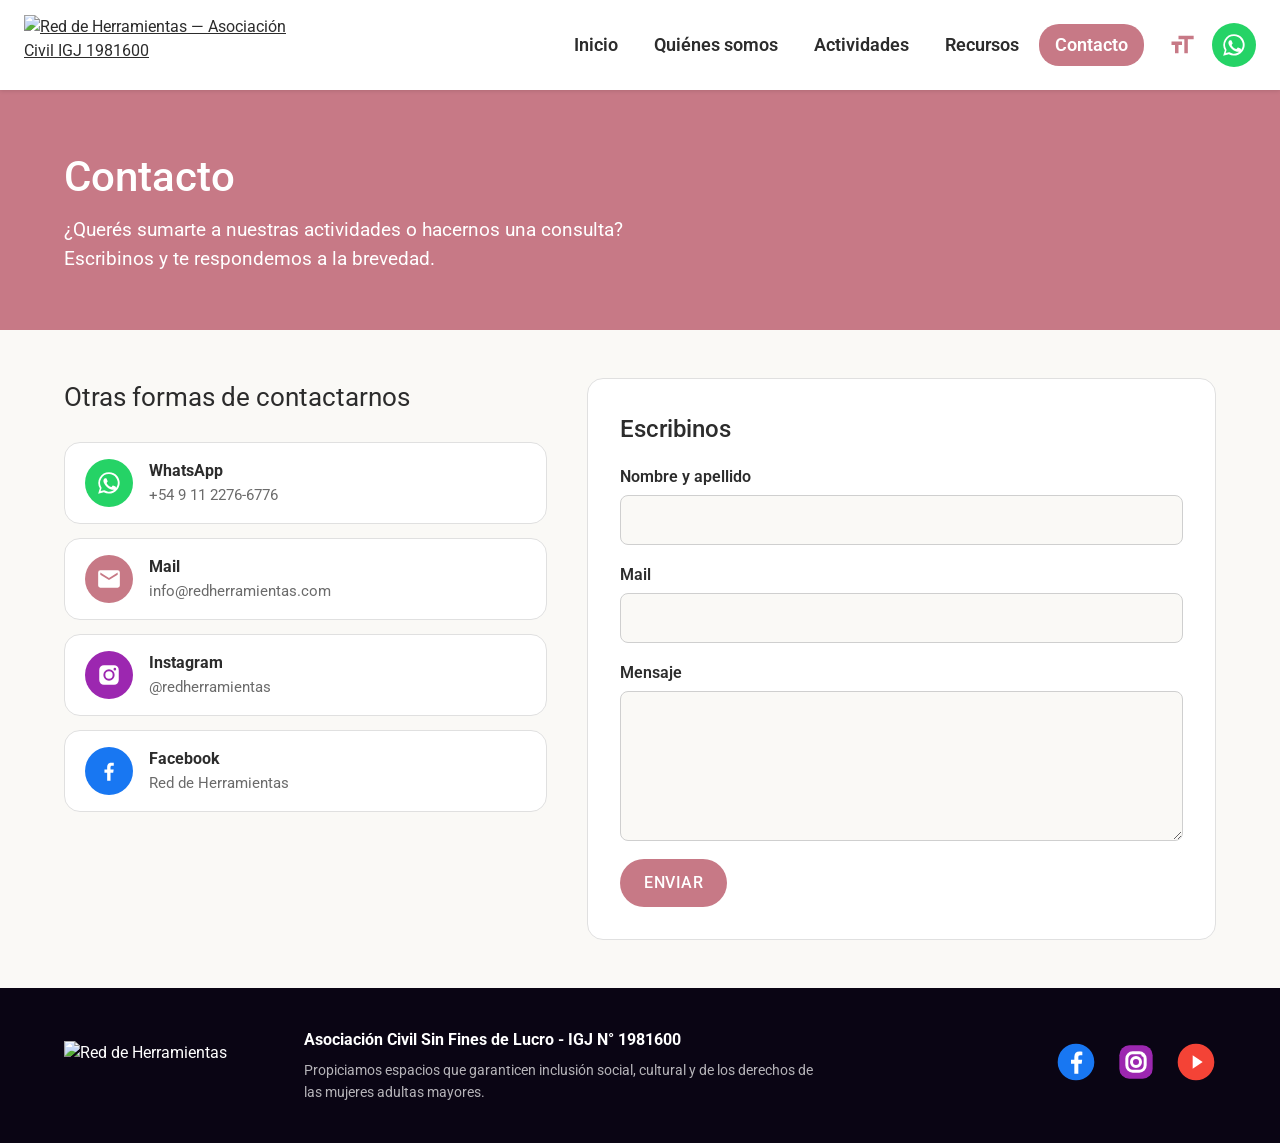
==== contacto.html @ 58ead26a "Propuesta de home en HTML/CSS/JS con el diseño de Lucas y los cambios de la comisión" ====
<!DOCTYPE html>
<html lang="es-AR">
<head>
  <meta charset="utf-8">
  <meta name="viewport" content="width=device-width, initial-scale=1">
  <title>Contacto — Red de Herramientas Entre Mujeres</title>
  <meta name="description" content="Contactate con Red de Herramientas Entre Mujeres.">
  <link rel="preconnect" href="https://fonts.googleapis.com">
  <link rel="stylesheet" href="https://fonts.googleapis.com/css2?family=Roboto:wght@400;500;600;700;900&display=swap">
  <link rel="stylesheet" href="styles.css">
</head>
<body>
  <a class="skip" href="#contenido">Saltar al contenido</a>

  <!-- Header: logo + menú en la misma línea, fijo al hacer scroll -->
  <header class="header">
    <div class="header-inner">
      <a class="logo" href="index.html"><img src="https://i.imgur.com/CFM0Pcr.png" alt="Red de Herramientas — Asociación Civil IGJ 1981600" width="264" height="60"></a>

      <nav class="nav" id="nav" aria-label="Principal">
        <ul>
          <li><a href="index.html#inicio">Inicio</a></li>
          <li><a href="index.html#quienes-somos">Quiénes somos</a></li>
          <li><a href="index.html#actividades">Actividades</a></li>
          <li><a href="index.html#recursos">Recursos</a></li>
          <li><a href="contacto.html" aria-current="page">Contacto</a></li>
        </ul>
      </nav>

      <div class="header-tools">
        <div class="font-size">
          <button class="icon-btn" type="button" aria-label="Tamaño de letra" aria-expanded="false">
            <svg viewBox="0 0 24 24" fill="currentColor" aria-hidden="true"><path d="M9 4v3h5v12h3V7h5V4H9zm-6 8h3v7h3v-7h3V9H3v3z"/></svg>
          </button>
          <ul class="font-size-menu" hidden>
            <li><button type="button" data-scale="0.85">Pequeña</button></li>
            <li><button type="button" data-scale="1">Normal</button></li>
            <li><button type="button" data-scale="1.15">Grande</button></li>
            <li><button type="button" data-scale="1.3">Muy grande</button></li>
          </ul>
        </div>
        <a class="whatsapp-btn" href="https://wa.me/5491122766776" target="_blank" rel="noopener" aria-label="Escribinos por WhatsApp">
          <svg viewBox="0 0 24 24" aria-hidden="true"><path d="M12.04 2a9.9 9.9 0 0 0-8.5 14.9L2 22l5.25-1.38A9.9 9.9 0 1 0 12.04 2zm0 1.8a8.1 8.1 0 1 1-4.3 15l-.3-.2-3.1.8.83-3-.2-.32A8.1 8.1 0 0 1 12.04 3.8zM8.6 7.5c-.2 0-.5.07-.75.35-.25.27-1 1-1 2.4s1.03 2.8 1.17 3c.15.2 2 3.2 4.9 4.36 2.4.95 2.9.76 3.4.72.52-.05 1.7-.7 1.93-1.36.24-.67.24-1.24.17-1.36-.07-.12-.26-.2-.55-.34-.3-.15-1.7-.84-1.96-.94-.27-.1-.46-.15-.65.14-.2.3-.75.94-.9 1.13-.17.2-.33.22-.62.07-.3-.14-1.2-.44-2.3-1.4-.85-.76-1.42-1.7-1.6-1.98-.16-.3 0-.45.13-.6.14-.13.3-.34.44-.5.15-.17.2-.3.3-.5.1-.2.05-.36-.02-.5-.07-.15-.65-1.6-.9-2.17-.23-.55-.47-.48-.65-.49h-.55z"/></svg>
        </a>
        <button class="icon-btn menu-btn" type="button" aria-controls="nav" aria-expanded="false" aria-label="Menú">
          <svg viewBox="0 0 24 24" fill="currentColor" aria-hidden="true"><path d="M3 6h18v2H3zm0 5h18v2H3zm0 5h18v2H3z"/></svg>
        </button>
      </div>
    </div>
  </header>

  <main id="contenido">
    <section class="page-hero">
      <div class="container">
        <h1>Contacto</h1>
        <p>¿Querés sumarte a nuestras actividades o hacernos una consulta? Escribinos y te respondemos a la brevedad.</p>
      </div>
    </section>

    <section class="section">
      <div class="container contact-grid">
        <div>
          <h2 class="section-title">Otras formas de contactarnos</h2>
          <div class="channels">
            <a class="channel" href="https://wa.me/5491122766776" target="_blank" rel="noopener">
              <span class="channel-icon" style="background:#25d366"><svg viewBox="0 0 24 24" aria-hidden="true"><path d="M12.04 2a9.9 9.9 0 0 0-8.5 14.9L2 22l5.25-1.38A9.9 9.9 0 1 0 12.04 2zm0 1.8a8.1 8.1 0 1 1-4.3 15l-.3-.2-3.1.8.83-3-.2-.32A8.1 8.1 0 0 1 12.04 3.8zM8.6 7.5c-.2 0-.5.07-.75.35-.25.27-1 1-1 2.4s1.03 2.8 1.17 3c.15.2 2 3.2 4.9 4.36 2.4.95 2.9.76 3.4.72.52-.05 1.7-.7 1.93-1.36.24-.67.24-1.24.17-1.36-.07-.12-.26-.2-.55-.34-.3-.15-1.7-.84-1.96-.94-.27-.1-.46-.15-.65.14-.2.3-.75.94-.9 1.13-.17.2-.33.22-.62.07-.3-.14-1.2-.44-2.3-1.4-.85-.76-1.42-1.7-1.6-1.98-.16-.3 0-.45.13-.6.14-.13.3-.34.44-.5.15-.17.2-.3.3-.5.1-.2.05-.36-.02-.5-.07-.15-.65-1.6-.9-2.17-.23-.55-.47-.48-.65-.49h-.55z"/></svg></span>
              <span><strong>WhatsApp</strong><small>+54 9 11 2276-6776</small></span>
            </a>
            <a class="channel" href="mailto:info@redherramientas.com">
              <span class="channel-icon" style="background:#c77986"><svg viewBox="0 0 24 24" aria-hidden="true"><path d="M20 4H4a2 2 0 0 0-2 2v12a2 2 0 0 0 2 2h16a2 2 0 0 0 2-2V6a2 2 0 0 0-2-2zm0 4-8 5-8-5V6l8 5 8-5v2z"/></svg></span>
              <span><strong>Mail</strong><small>info@redherramientas.com</small></span>
            </a>
            <a class="channel" href="https://www.instagram.com/redherramientas?stkn=MW01cnN1eHlheHExMA==" target="_blank" rel="noopener">
              <span class="channel-icon" style="background:#9c27b0"><svg viewBox="0 0 24 24" aria-hidden="true"><path d="M12 8.6a3.4 3.4 0 1 0 0 6.8 3.4 3.4 0 0 0 0-6.8zM16.7 3H7.3A4.3 4.3 0 0 0 3 7.3v9.4A4.3 4.3 0 0 0 7.3 21h9.4a4.3 4.3 0 0 0 4.3-4.3V7.3A4.3 4.3 0 0 0 16.7 3zM12 17.2a5.2 5.2 0 1 1 0-10.4 5.2 5.2 0 0 1 0 10.4zm5.4-9.4a1.2 1.2 0 1 1 0-2.4 1.2 1.2 0 0 1 0 2.4z"/></svg></span>
              <span><strong>Instagram</strong><small>@redherramientas</small></span>
            </a>
            <a class="channel" href="https://www.facebook.com/share/1RiPWewXqR/" target="_blank" rel="noopener">
              <span class="channel-icon" style="background:#1877f2"><svg viewBox="0 0 24 24" aria-hidden="true"><path d="M13.4 21v-7.5h2.5l.4-3h-2.9V8.6c0-.9.3-1.5 1.5-1.5h1.5V4.4c-.3 0-1.2-.1-2.3-.1-2.3 0-3.8 1.4-3.8 3.9v2.3H7.8v3h2.5V21z"/></svg></span>
              <span><strong>Facebook</strong><small>Red de Herramientas</small></span>
            </a>
          </div>
        </div>

        <!-- Formulario: llega a info@redherramientas.com con el asunto "WEB - SOLICITUD INFORMACIÓN" -->
        <form class="contact-form" id="contact-form" action="https://formsubmit.co/info@redherramientas.com" method="POST">
          <h2>Escribinos</h2>
          <input type="hidden" name="_subject" value="WEB - SOLICITUD INFORMACIÓN">
          <input type="hidden" name="_template" value="table">
          <input class="honey" type="text" name="_honey" tabindex="-1" autocomplete="off" aria-hidden="true">
          <label>Nombre y apellido
            <input type="text" name="nombre" autocomplete="name" required>
          </label>
          <label>Mail
            <input type="email" name="email" autocomplete="email" required>
          </label>
          <label>Mensaje
            <textarea name="mensaje" required></textarea>
          </label>
          <div><button class="btn" type="submit">Enviar</button></div>
          <p class="form-msg" id="form-msg" role="status"></p>
        </form>
      </div>
    </section>
  </main>

  <footer class="footer">
    <div class="container footer-inner">
      <div class="footer-about">
        <img src="https://i.imgur.com/CFM0Pcr.png" alt="Red de Herramientas" width="220" height="50">
        <div>
          <strong>Asociación Civil Sin Fines de Lucro - IGJ N° 1981600</strong>
          <p>Propiciamos espacios que garanticen inclusión social, cultural y de los derechos de las mujeres adultas mayores.</p>
        </div>
      </div>
      <div class="social">
        <a href="https://www.facebook.com/share/1RiPWewXqR/" target="_blank" rel="noopener" aria-label="Facebook">
          <svg viewBox="0 0 24 24" aria-hidden="true"><circle cx="12" cy="12" r="11" fill="#1877f2"/><path fill="#fff" d="M13.4 19v-6h2l.3-2.4h-2.3V9.1c0-.7.2-1.2 1.2-1.2h1.2V5.8c-.2 0-1-.1-1.8-.1-1.8 0-3 1.1-3 3.1v1.8H9V13h2V19z"/></svg>
        </a>
        <a href="https://www.instagram.com/redherramientas?stkn=MW01cnN1eHlheHExMA==" target="_blank" rel="noopener" aria-label="Instagram">
          <svg viewBox="0 0 24 24" aria-hidden="true"><rect x="2" y="2" width="20" height="20" rx="6" fill="#9c27b0"/><rect x="6.5" y="6.5" width="11" height="11" rx="3.5" fill="none" stroke="#fff" stroke-width="1.8"/><circle cx="12" cy="12" r="2.7" fill="none" stroke="#fff" stroke-width="1.8"/><circle cx="16.2" cy="7.8" r="1" fill="#fff"/></svg>
        </a>
        <a href="https://youtube.com/@reddeherramientasentremujeres?si=X0ZCFkMKebH4L3lk" target="_blank" rel="noopener" aria-label="YouTube">
          <svg viewBox="0 0 24 24" aria-hidden="true"><circle cx="12" cy="12" r="11" fill="#f44336"/><path fill="#fff" d="M10 8v8l6-4z"/></svg>
        </a>
      </div>
    </div>
  </footer>

  <button class="to-top" type="button" aria-label="Volver arriba">
    <svg viewBox="0 0 24 24" fill="currentColor" aria-hidden="true"><path d="M4 12l1.41 1.41L11 7.83V20h2V7.83l5.58 5.59L20 12l-8-8-8 8z"/></svg>
  </button>

  <script src="script.js"></script>
</body>
</html>
---- styles.css ----
/* Red de Herramientas Entre Mujeres — estilos (diseño de la propuesta de Lucas) */

:root {
  --dominant: #c77986;
  --dominant-dark: #b56a75;
  --separator: #cc6e83;
  --accent: #e5a9a9;
  --mustard: #e4c563;
  --bg: #faf9f6;
  --text: #2c2c2c;
  --muted: #6b6b6b;
  --white: #ffffff;
  --border: #e0e0e0;
  --footer: #0a0514;
  --wa: #25d366;
  --header-h: 90px;
}

* { box-sizing: border-box; }

html {
  scroll-behavior: smooth;
  scroll-padding-top: calc(var(--header-h) + 10px);
}

body {
  margin: 0;
  font-family: Roboto, Arial, sans-serif;
  font-size: 1rem;
  line-height: 1.5;
  color: var(--text);
  background: var(--bg);
}

img { max-width: 100%; }
a { color: inherit; }

.container {
  max-width: 1200px;
  margin: 0 auto;
  padding: 0 24px;
}

:focus-visible {
  outline: 3px solid var(--dominant);
  outline-offset: 2px;
}

.skip {
  position: absolute;
  left: -999px;
  top: 0;
  background: #000;
  color: #fff;
  padding: 8px 14px;
  z-index: 100;
}
.skip:focus { left: 8px; top: 8px; }

.visually-hidden {
  position: absolute;
  width: 1px;
  height: 1px;
  overflow: hidden;
  clip: rect(0 0 0 0);
  white-space: nowrap;
}

/* ---------- Header: logo y menú en la misma línea, fondo blanco, fijo al hacer scroll ---------- */

.header {
  position: sticky;
  top: 0;
  z-index: 50;
  background: var(--white);
  box-shadow: 0 1px 4px rgba(0, 0, 0, 0.12);
}

.header-inner {
  position: relative;
  display: flex;
  align-items: center;
  gap: 16px;
  min-height: var(--header-h);
  padding: 0 24px;
  max-width: 1400px;
  margin: 0 auto;
}

.logo img {
  display: block;
  height: 60px;
  width: auto;
}

.nav { margin-left: auto; }

.nav ul {
  list-style: none;
  margin: 0;
  padding: 0;
  display: flex;
  gap: 4px;
}

.nav a {
  display: block;
  padding: 8px 16px;
  border-radius: 20px;
  text-decoration: none;
  font-size: 1.1rem;
  font-weight: 600;
  color: var(--text);
  white-space: nowrap;
}

.nav a:hover,
.nav a[aria-current="page"] {
  background: var(--dominant);
  color: var(--white);
}

.header-tools {
  display: flex;
  align-items: center;
  gap: 8px;
}

.icon-btn {
  display: grid;
  place-items: center;
  width: 44px;
  height: 44px;
  border: 0;
  border-radius: 50%;
  background: transparent;
  color: var(--dominant);
  cursor: pointer;
}
.icon-btn:hover { background: #f6e9ec; }
.icon-btn svg { width: 28px; height: 28px; }

.whatsapp-btn {
  display: grid;
  place-items: center;
  width: 44px;
  height: 44px;
  border-radius: 50%;
  background: var(--wa);
}
.whatsapp-btn svg { width: 26px; height: 26px; fill: #fff; }

/* Tamaño de letra */
.font-size { position: relative; }

.font-size-menu {
  position: absolute;
  right: 0;
  top: 100%;
  margin: 6px 0 0;
  padding: 6px 0;
  list-style: none;
  background: var(--white);
  border-radius: 8px;
  box-shadow: 0 4px 16px rgba(0, 0, 0, 0.18);
  min-width: 150px;
}
.font-size-menu[hidden] { display: none; }

.font-size-menu button {
  display: block;
  width: 100%;
  padding: 10px 16px;
  border: 0;
  background: none;
  font: inherit;
  text-align: left;
  cursor: pointer;
}
.font-size-menu button:hover { background: #f5f5f5; }
.font-size-menu button[aria-pressed="true"] { font-weight: 700; color: var(--dominant); }

.menu-btn { display: none; }

/* Pantallas chicas: menú hamburguesa en la misma línea que el logo */
@media (max-width: 1000px) {
  .menu-btn { display: grid; }
  .header-tools { margin-left: auto; }

  .nav {
    display: none;
    position: absolute;
    top: 100%;
    left: 0;
    right: 0;
    margin: 0;
    background: var(--white);
    box-shadow: 0 6px 12px rgba(0, 0, 0, 0.12);
  }
  .nav.open { display: block; }

  .nav ul {
    flex-direction: column;
    padding: 8px 16px 16px;
  }

  .nav a {
    border-radius: 8px;
    padding: 14px 16px;
    font-size: 1.25rem;
  }
}

@media (max-width: 480px) {
  :root { --header-h: 72px; }
  .header-inner { padding: 0 12px; gap: 4px; }
  .logo img { height: 44px; }
  .icon-btn, .whatsapp-btn { width: 40px; height: 40px; }
}

/* ---------- Separador (barra rosa entre secciones) ---------- */

.separator {
  height: 6px;
  margin: 40px 0;
  border-radius: 3px;
  background: var(--separator);
}

/* ---------- Títulos y botones ---------- */

.section { padding: 48px 0; }

.section-title {
  margin: 0 0 24px;
  font-size: 1.65rem;
  font-weight: 400;
  color: var(--text);
}

.btn {
  display: inline-block;
  padding: 12px 24px;
  border: 0;
  border-radius: 24px;
  background: var(--dominant);
  color: var(--white);
  font: inherit;
  font-weight: 500;
  text-decoration: none;
  text-transform: uppercase;
  letter-spacing: 0.5px;
  cursor: pointer;
}
.btn:hover { background: var(--dominant-dark); }

.btn-outline {
  background: transparent;
  border: 2px solid var(--white);
}
.btn-outline:hover { background: var(--white); color: var(--text); }

.btn-mustard {
  background: var(--mustard);
  color: var(--text);
  font-size: 1.3rem;
  font-weight: 900;
  letter-spacing: 1.5px;
  padding: 16px 40px;
  display: inline-flex;
  align-items: center;
  gap: 10px;
}
.btn-mustard:hover { background: #d9b84c; }
.btn-mustard svg { width: 28px; height: 28px; }

/* ---------- Carrusel de actividades (ancho completo) ---------- */

.carousel {
  position: relative;
  height: 600px;
  overflow: hidden;
  background: #000;
}

.slides {
  display: flex;
  height: 100%;
  transition: transform 0.6s ease-in-out;
}

.slide {
  position: relative;
  flex: 0 0 100%;
  height: 100%;
}

/* La foto lleva al posteo. Fondo desenfocado + foto entera para que todas las diapositivas se vean parejas */
.slide-media {
  position: absolute;
  inset: 0;
  display: block;
}
.slide-media .blur {
  position: absolute;
  inset: -20px;
  background-size: cover;
  background-position: center;
  filter: blur(16px) brightness(0.6);
}
.slide-media img {
  position: relative;
  width: 100%;
  height: 100%;
  object-fit: contain;
}

.slide-box {
  position: absolute;
  left: 60px;
  right: 60px;
  bottom: 40px;
  max-height: calc(100% - 80px);
  display: flex;
  flex-direction: column;
  padding: 24px;
  border-radius: 12px;
  background: rgba(0, 0, 0, 0.7);
  color: var(--white);
}

.slide-box h2 {
  margin: 0 0 12px;
  font-size: 1.75rem;
  line-height: 1.2;
}

.slide-desc {
  margin: 0 0 24px;
  overflow: hidden;
  display: -webkit-box;
  -webkit-line-clamp: 2;
  -webkit-box-orient: vertical;
}

/* "Ver más" despliega el texto completo y recién ahí aparece el enlace al posteo */
.slide-full {
  display: none;
  overflow-y: auto;
  margin-bottom: 20px;
  padding-right: 8px;
}
.slide-full p { margin: 0 0 10px; }

.slide.open .slide-desc { display: none; }
.slide.open .slide-full { display: block; }

.slide-actions {
  display: flex;
  flex-wrap: wrap;
  gap: 12px;
}

.slide-link { display: none; }
.slide.open .slide-link { display: inline-block; }

.carousel-arrow {
  position: absolute;
  top: 50%;
  transform: translateY(-50%);
  z-index: 2;
  display: grid;
  place-items: center;
  width: 56px;
  height: 56px;
  border: 0;
  background: transparent;
  color: var(--white);
  cursor: pointer;
}
.carousel-arrow svg { width: 40px; height: 40px; filter: drop-shadow(0 1px 3px rgba(0, 0, 0, 0.6)); }
.carousel-arrow.prev { left: 10px; }
.carousel-arrow.next { right: 10px; }

.dots {
  position: absolute;
  bottom: 15px;
  left: 0;
  right: 0;
  z-index: 2;
  display: flex;
  justify-content: center;
  gap: 8px;
}
.dots button {
  width: 12px;
  height: 12px;
  padding: 0;
  border: 0;
  border-radius: 6px;
  background: rgba(255, 255, 255, 0.7);
  cursor: pointer;
  transition: width 0.3s;
}
.dots button.active {
  width: 32px;
  background: var(--dominant);
}

@media (max-width: 800px) {
  .carousel { height: 480px; }
  .slide-box { left: 16px; right: 16px; bottom: 36px; padding: 18px; max-height: calc(100% - 60px); }
  .slide-box h2 { font-size: 1.35rem; }
  .carousel-arrow { top: 30%; }
}

/* ---------- Quiénes somos (mini sección) ---------- */

.about {
  text-align: center;
  padding: 8px 0 0;
}
.about p {
  max-width: 820px;
  margin: 0 auto 16px;
  font-size: 1.2rem;
}
.about-link {
  font-weight: 700;
  font-size: 1.15rem;
  color: var(--dominant-dark);
  text-decoration: none;
}
.about-link:hover { text-decoration: underline; }

/* ---------- Espacio de Actividades (ejes, ancho completo y con protagonismo) ---------- */

.activities .section-title {
  text-align: center;
  font-size: 2.2rem;
  font-weight: 500;
}
.activities-lead {
  text-align: center;
  margin: -12px auto 32px;
  max-width: 600px;
  font-size: 1.15rem;
  color: var(--muted);
}

.ejes {
  display: grid;
  grid-template-columns: repeat(4, 1fr);
  gap: 24px;
}

/* Si se usan imágenes en los ejes: 900 x 1200 px (vertical) */
.eje {
  position: relative;
  min-height: 300px;
  display: flex;
  flex-direction: column;
  justify-content: center;
  align-items: center;
  padding: 32px 20px;
  border-radius: 16px;
  text-align: center;
  text-decoration: none;
  box-shadow: 0 5px 10px rgba(0, 0, 0, 0.06);
  transition: transform 0.2s, box-shadow 0.2s;
}
.eje:hover {
  transform: translateY(-4px);
  box-shadow: 0 10px 20px rgba(0, 0, 0, 0.12);
}

.eje-icon {
  position: absolute;
  top: 18px;
  right: 18px;
  width: 48px;
  height: 48px;
}

.eje h3 {
  margin: 0 0 10px;
  font-size: 1.6rem;
}
.eje p {
  margin: 0 0 20px;
  font-size: 1rem;
  opacity: 0.85;
}
.eje-more {
  padding: 8px 18px;
  border-radius: 20px;
  background: currentColor;
  font-weight: 700;
}
.eje-more span { color: var(--white); }

.eje-salud    { background: #ffebee; color: #c62828; }
.eje-cultura  { background: #e3f2fd; color: #1565c0; }
.eje-derechos { background: #f3e5f5; color: #6a1b9a; }
.eje-ambiente { background: #e8f5e9; color: #2e7d32; }

@media (max-width: 1000px) { .ejes { grid-template-columns: repeat(2, 1fr); } }
@media (max-width: 480px) {
  .ejes { gap: 12px; }
  .eje { min-height: 220px; padding: 24px 12px; }
  .eje h3 { font-size: 1.15rem; }
  .eje p { font-size: 0.85rem; }
  .eje-icon { width: 32px; height: 32px; top: 10px; right: 10px; }
  .eje-more { font-size: 0.8rem; padding: 6px 12px; }
}

/* ---------- Nuestras propuestas ---------- */

.proposals {
  list-style: none;
  margin: 0;
  padding: 16px 32px;
  background: var(--white);
  border: 1px solid var(--border);
  border-radius: 16px;
}
.proposals li {
  display: flex;
  align-items: center;
  gap: 20px;
  padding: 14px 0;
  font-size: 1.3rem;
  font-weight: 600;
}
.proposals li span { font-size: 2rem; }

/* ---------- Recursos destacados ---------- */

.resource-links {
  display: flex;
  flex-wrap: wrap;
  gap: 12px;
  margin-bottom: 24px;
}
.resource-links a {
  padding: 10px 20px;
  border: 2px solid var(--dominant);
  border-radius: 24px;
  color: var(--dominant-dark);
  font-weight: 700;
  text-decoration: none;
}
.resource-links a:hover { background: var(--dominant); color: var(--white); }

.resources {
  display: grid;
  grid-template-columns: repeat(5, 1fr);
  gap: 20px;
}
.resource {
  aspect-ratio: 2 / 3;
  display: flex;
  flex-direction: column;
  align-items: center;
  justify-content: center;
  gap: 24px;
  padding: 16px;
  border-radius: 16px;
  background: var(--dominant);
  color: var(--white);
  font-weight: 700;
  text-align: center;
  text-decoration: none;
  box-shadow: 0 3px 6px rgba(0, 0, 0, 0.1);
  transition: transform 0.2s;
}
.resource:hover { transform: translateY(-4px); }
.resource svg { width: 40px; height: 40px; fill: var(--mustard); }

@media (max-width: 800px) {
  .resources { grid-template-columns: repeat(2, 1fr); }
  .resource { aspect-ratio: auto; min-height: 160px; }
}

/* ---------- Novedades ---------- */

.news-title { color: var(--separator); text-transform: uppercase; }

.news {
  display: grid;
  grid-template-columns: repeat(3, 1fr);
  gap: 20px;
}
.news-card {
  padding: 24px;
  border-radius: 12px;
  background: #fdf0f2;
  box-shadow: 0 2px 4px rgba(0, 0, 0, 0.12);
}
.news-card h3 {
  margin: 0 0 12px;
  font-size: 1.25rem;
}
.news-date {
  display: flex;
  align-items: center;
  gap: 8px;
  color: var(--dominant);
  font-weight: 600;
}
.news-date svg { width: 20px; height: 20px; fill: var(--dominant); }

@media (max-width: 800px) { .news { grid-template-columns: 1fr; } }

/* ---------- Donar ---------- */

.donate {
  margin-bottom: 56px;
  display: flex;
  flex-wrap: wrap;
  align-items: center;
  gap: 32px;
  padding: 32px;
  border: 1px solid var(--border);
  border-radius: 16px;
  background: var(--white);
}
.donate-icon {
  flex: none;
  display: grid;
  place-items: center;
  width: 120px;
  height: 120px;
  border-radius: 50%;
  background: #fdf0f2;
}
.donate-icon svg { width: 72px; height: 72px; }
.donate-text { flex: 1; min-width: 240px; }
.donate-text h2 { margin: 0 0 8px; font-size: 1.6rem; font-weight: 500; }
.donate-text p { margin: 0; color: var(--muted); }

/* ---------- Llamado a contacto (home) ---------- */

.contact-cta {
  padding: 56px 0;
  background: var(--dominant);
  color: var(--white);
  text-align: center;
}
.contact-cta h2 { margin: 0 0 8px; font-size: 1.9rem; font-weight: 500; }
.contact-cta p { margin: 0 0 24px; font-size: 1.15rem; }

/* ---------- Página de contacto ---------- */

.page-hero {
  padding: 56px 0;
  background: var(--dominant);
  color: var(--white);
}
.page-hero h1 { margin: 0 0 8px; font-size: 2.6rem; font-weight: 500; }
.page-hero p { margin: 0; max-width: 620px; font-size: 1.2rem; }

.contact-grid {
  display: grid;
  grid-template-columns: 1fr 1.3fr;
  gap: 40px;
  align-items: start;
}
@media (max-width: 800px) { .contact-grid { grid-template-columns: 1fr; } }

.channels { display: grid; gap: 14px; }
.channel {
  display: flex;
  align-items: center;
  gap: 16px;
  padding: 16px 20px;
  border: 1px solid var(--border);
  border-radius: 16px;
  background: var(--white);
  text-decoration: none;
}
.channel:hover { box-shadow: 0 4px 12px rgba(0, 0, 0, 0.1); }
.channel-icon {
  flex: none;
  display: grid;
  place-items: center;
  width: 48px;
  height: 48px;
  border-radius: 50%;
}
.channel-icon svg { width: 26px; height: 26px; fill: #fff; }
.channel strong { display: block; }
.channel small { color: var(--muted); font-size: 0.95rem; overflow-wrap: anywhere; }

.contact-form {
  display: grid;
  gap: 18px;
  padding: 32px;
  border: 1px solid var(--border);
  border-radius: 16px;
  background: var(--white);
}
.contact-form h2 { margin: 0; font-weight: 500; }
.contact-form label { display: grid; gap: 6px; font-weight: 600; }
.contact-form input,
.contact-form textarea {
  width: 100%;
  padding: 12px 14px;
  border: 1px solid #cfcfcf;
  border-radius: 8px;
  background: var(--bg);
  font: inherit;
  color: var(--text);
}
.contact-form input:focus,
.contact-form textarea:focus {
  border-color: var(--dominant);
  outline: 2px solid var(--accent);
}
.contact-form textarea { min-height: 150px; resize: vertical; }
.contact-form .honey { display: none; }
.form-msg { margin: 0; font-weight: 700; }
.form-msg:empty { display: none; }
.form-msg.ok { color: #2e7d32; }
.form-msg.error { color: #c62828; }

/* ---------- Footer ---------- */

.footer {
  padding: 40px 0;
  background: var(--footer);
  color: var(--white);
}
.footer-inner {
  display: flex;
  flex-wrap: wrap;
  align-items: center;
  justify-content: space-between;
  gap: 30px;
}
.footer-about {
  display: flex;
  align-items: center;
  gap: 20px;
  max-width: 760px;
}
.footer-about img { height: 50px; width: auto; flex: none; }
.footer-about strong { display: block; font-size: 1rem; }
.footer-about p { margin: 8px 0 0; font-size: 0.9rem; color: rgba(255, 255, 255, 0.7); }

.social { display: flex; gap: 20px; }
.social a { display: block; }
.social svg { width: 40px; height: 40px; }

@media (max-width: 800px) {
  .footer-inner { flex-direction: column; text-align: center; }
  .footer-about { flex-direction: column; }
}

/* ---------- Volver arriba ---------- */

.to-top {
  position: fixed;
  right: 20px;
  bottom: 20px;
  z-index: 40;
  display: grid;
  place-items: center;
  width: 56px;
  height: 56px;
  border: 0;
  border-radius: 16px;
  background: rgba(199, 121, 134, 0.6);
  color: var(--white);
  cursor: pointer;
  opacity: 0;
  pointer-events: none;
  transition: opacity 0.3s;
}
.to-top.show { opacity: 1; pointer-events: auto; }
.to-top:hover { background: var(--dominant); }
.to-top svg { width: 28px; height: 28px; }
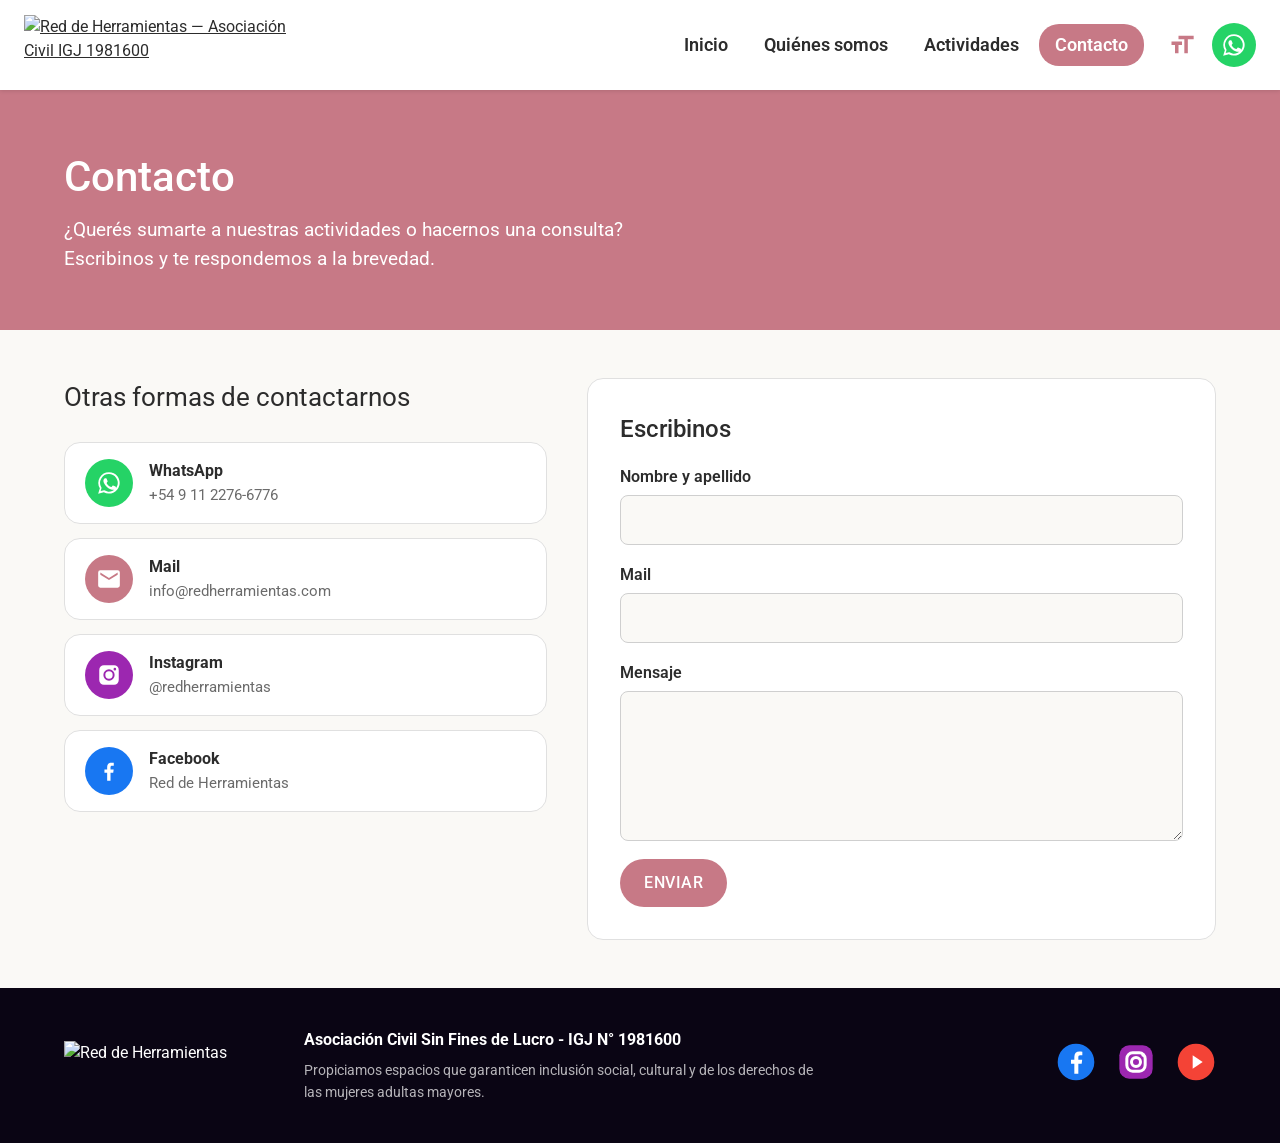
==== commit e3ae0f90: "Saca Nuestras propuestas y Recursos destacados del home (y Recursos del menú)" ====
--- a/contacto.html
+++ b/contacto.html
@@ -7,7 +7,7 @@
   <meta name="description" content="Contactate con Red de Herramientas Entre Mujeres.">
   <link rel="preconnect" href="https://fonts.googleapis.com">
   <link rel="stylesheet" href="https://fonts.googleapis.com/css2?family=Roboto:wght@400;500;600;700;900&display=swap">
-  <link rel="stylesheet" href="styles.css">
+  <link rel="stylesheet" href="styles.css?v=2">
 </head>
 <body>
   <a class="skip" href="#contenido">Saltar al contenido</a>
@@ -19,10 +19,9 @@
 
       <nav class="nav" id="nav" aria-label="Principal">
         <ul>
-          <li><a href="index.html#inicio">Inicio</a></li>
+          <li><a href="index.html">Inicio</a></li>
           <li><a href="index.html#quienes-somos">Quiénes somos</a></li>
           <li><a href="index.html#actividades">Actividades</a></li>
-          <li><a href="index.html#recursos">Recursos</a></li>
           <li><a href="contacto.html" aria-current="page">Contacto</a></li>
         </ul>
       </nav>
@@ -130,6 +129,6 @@
     <svg viewBox="0 0 24 24" fill="currentColor" aria-hidden="true"><path d="M4 12l1.41 1.41L11 7.83V20h2V7.83l5.58 5.59L20 12l-8-8-8 8z"/></svg>
   </button>
 
-  <script src="script.js"></script>
+  <script src="script.js?v=2"></script>
 </body>
 </html>
--- a/styles.css
+++ b/styles.css
@@ -417,8 +417,9 @@
 /* ---------- Quiénes somos (mini sección) ---------- */
 
 .about {
+  padding: 36px 0 8px;
   text-align: center;
-  padding: 8px 0 0;
+  background: var(--white);
 }
 .about p {
   max-width: 820px;
@@ -433,153 +434,120 @@
 }
 .about-link:hover { text-decoration: underline; }
 
-/* ---------- Espacio de Actividades (ejes, ancho completo y con protagonismo) ---------- */
-
-.activities .section-title {
-  text-align: center;
-  font-size: 2.2rem;
-  font-weight: 500;
-}
-.activities-lead {
-  text-align: center;
-  margin: -12px auto 32px;
-  max-width: 600px;
-  font-size: 1.15rem;
+/* ---------- Nuestros ejes: debajo de Quiénes somos, estilo de la propuesta de Sebastián ---------- */
+
+.ejes-section {
+  padding: 48px 0;
+  background: #fff8fa;
+}
+
+.ejes-title {
+  margin: 0 0 6px;
+  font-size: 2.6rem;
+  font-weight: 700;
+  line-height: 1.2;
+  color: var(--text);
+}
+.ejes-title::after {
+  content: "";
+  display: block;
+  width: 56px;
+  height: 4px;
+  margin-top: 10px;
+  border-radius: 2px;
+  background: #2e9e4f;
+}
+.ejes-lead {
+  margin: 0 0 28px;
+  max-width: 60ch;
+  font-size: 1.1rem;
   color: var(--muted);
 }
 
 .ejes {
   display: grid;
   grid-template-columns: repeat(4, 1fr);
-  gap: 24px;
-}
-
-/* Si se usan imágenes en los ejes: 900 x 1200 px (vertical) */
+  gap: 20px;
+}
+
+/* Imágenes de los ejes: 800 x 880 px (casi cuadradas, 1:1,1). Se cargan con style="--img: url(...)" en cada .eje */
 .eje {
   position: relative;
-  min-height: 300px;
+  aspect-ratio: 1 / 1.1;
   display: flex;
   flex-direction: column;
-  justify-content: center;
-  align-items: center;
-  padding: 32px 20px;
+  justify-content: flex-end;
+  padding: 22px;
   border-radius: 16px;
-  text-align: center;
+  overflow: hidden;
+  isolation: isolate;
+  color: var(--white);
   text-decoration: none;
-  box-shadow: 0 5px 10px rgba(0, 0, 0, 0.06);
+  background-size: cover;
+  background-position: center;
+  box-shadow: 0 6px 16px rgba(0, 0, 0, 0.15);
   transition: transform 0.2s, box-shadow 0.2s;
 }
 .eje:hover {
   transform: translateY(-4px);
-  box-shadow: 0 10px 20px rgba(0, 0, 0, 0.12);
+  box-shadow: 0 12px 24px rgba(0, 0, 0, 0.22);
+}
+.eje::before {
+  content: "";
+  position: absolute;
+  inset: 0;
+  z-index: -1;
+  background: linear-gradient(to top, rgba(0, 0, 0, 0.6), rgba(0, 0, 0, 0.05) 65%);
 }
 
 .eje-icon {
   position: absolute;
-  top: 18px;
-  right: 18px;
-  width: 48px;
-  height: 48px;
-}
-
-.eje h3 {
-  margin: 0 0 10px;
-  font-size: 1.6rem;
-}
-.eje p {
-  margin: 0 0 20px;
-  font-size: 1rem;
-  opacity: 0.85;
-}
-.eje-more {
-  padding: 8px 18px;
-  border-radius: 20px;
-  background: currentColor;
-  font-weight: 700;
-}
-.eje-more span { color: var(--white); }
-
-.eje-salud    { background: #ffebee; color: #c62828; }
-.eje-cultura  { background: #e3f2fd; color: #1565c0; }
-.eje-derechos { background: #f3e5f5; color: #6a1b9a; }
-.eje-ambiente { background: #e8f5e9; color: #2e7d32; }
+  top: 14px;
+  right: 16px;
+  font-size: 2.2rem;
+  line-height: 1;
+}
+
+.eje strong {
+  font-size: 1.5rem;
+  line-height: 1.1;
+  font-weight: 900;
+  letter-spacing: 0.08em;
+  text-transform: uppercase;
+  overflow-wrap: anywhere;
+}
+.eje small {
+  display: block;
+  margin-top: 8px;
+  font-size: 0.95rem;
+  line-height: 1.35;
+}
+.chip {
+  align-self: flex-start;
+  margin-top: 10px;
+  padding: 2px 10px;
+  border-radius: 999px;
+  background: var(--white);
+  color: #660828;
+  font-size: 0.72rem;
+  font-weight: 800;
+  letter-spacing: 0.05em;
+  text-transform: uppercase;
+}
+
+.eje-salud    { background-image: var(--img, linear-gradient(135deg, #7a5c2e, #c9a24b)); }
+.eje-cultura  { background-image: var(--img, linear-gradient(135deg, #2b2320, #7a5a44)); }
+.eje-derechos { background-image: var(--img, linear-gradient(135deg, #5a1a86, #c04bb0)); }
+.eje-ambiente { background-image: var(--img, linear-gradient(135deg, #14532d, #4fae5a)); }
 
 @media (max-width: 1000px) { .ejes { grid-template-columns: repeat(2, 1fr); } }
 @media (max-width: 480px) {
   .ejes { gap: 12px; }
-  .eje { min-height: 220px; padding: 24px 12px; }
-  .eje h3 { font-size: 1.15rem; }
-  .eje p { font-size: 0.85rem; }
-  .eje-icon { width: 32px; height: 32px; top: 10px; right: 10px; }
-  .eje-more { font-size: 0.8rem; padding: 6px 12px; }
-}
-
-/* ---------- Nuestras propuestas ---------- */
-
-.proposals {
-  list-style: none;
-  margin: 0;
-  padding: 16px 32px;
-  background: var(--white);
-  border: 1px solid var(--border);
-  border-radius: 16px;
-}
-.proposals li {
-  display: flex;
-  align-items: center;
-  gap: 20px;
-  padding: 14px 0;
-  font-size: 1.3rem;
-  font-weight: 600;
-}
-.proposals li span { font-size: 2rem; }
-
-/* ---------- Recursos destacados ---------- */
-
-.resource-links {
-  display: flex;
-  flex-wrap: wrap;
-  gap: 12px;
-  margin-bottom: 24px;
-}
-.resource-links a {
-  padding: 10px 20px;
-  border: 2px solid var(--dominant);
-  border-radius: 24px;
-  color: var(--dominant-dark);
-  font-weight: 700;
-  text-decoration: none;
-}
-.resource-links a:hover { background: var(--dominant); color: var(--white); }
-
-.resources {
-  display: grid;
-  grid-template-columns: repeat(5, 1fr);
-  gap: 20px;
-}
-.resource {
-  aspect-ratio: 2 / 3;
-  display: flex;
-  flex-direction: column;
-  align-items: center;
-  justify-content: center;
-  gap: 24px;
-  padding: 16px;
-  border-radius: 16px;
-  background: var(--dominant);
-  color: var(--white);
-  font-weight: 700;
-  text-align: center;
-  text-decoration: none;
-  box-shadow: 0 3px 6px rgba(0, 0, 0, 0.1);
-  transition: transform 0.2s;
-}
-.resource:hover { transform: translateY(-4px); }
-.resource svg { width: 40px; height: 40px; fill: var(--mustard); }
-
-@media (max-width: 800px) {
-  .resources { grid-template-columns: repeat(2, 1fr); }
-  .resource { aspect-ratio: auto; min-height: 160px; }
+  .eje { padding: 14px; }
+  .eje strong { font-size: 1.05rem; letter-spacing: 0.03em; }
+  .eje small { font-size: 0.8rem; }
+  .eje-icon { font-size: 1.6rem; top: 10px; right: 10px; }
+  .ejes-title { font-size: 2rem; }
 }
 
 /* ---------- Novedades ---------- */
@@ -780,3 +748,134 @@
 .to-top.show { opacity: 1; pointer-events: auto; }
 .to-top:hover { background: var(--dominant); }
 .to-top svg { width: 28px; height: 28px; }
+
+/* ---------- Página de donación ---------- */
+
+.gallery {
+  display: grid;
+  grid-template-columns: 2fr 1fr;
+  grid-template-rows: 260px 260px;
+  gap: 6px;
+}
+.gallery img {
+  width: 100%;
+  height: 100%;
+  object-fit: cover;
+  display: block;
+}
+.gallery-main { grid-row: span 2; }
+
+.donate-hero-text {
+  position: relative;
+  max-width: 720px;
+  margin: -90px 0 0;
+  padding: 28px 32px;
+  border-radius: 16px;
+  background: var(--white);
+  box-shadow: 0 8px 24px rgba(0, 0, 0, 0.12);
+}
+.donate-hero-text h1 { margin: 0 0 8px; font-size: 2.4rem; font-weight: 500; color: var(--dominant-dark); }
+.donate-hero-text p { margin: 0; font-size: 1.15rem; }
+
+.donate-title { text-align: center; font-size: 2rem; }
+
+.donate-ways {
+  display: grid;
+  grid-template-columns: repeat(4, 1fr);
+  gap: 20px;
+  max-width: 1000px;
+  margin: 0 auto;
+}
+.way {
+  display: flex;
+  flex-direction: column;
+  align-items: center;
+  gap: 6px;
+  padding: 28px 16px;
+  border: 1px solid var(--border);
+  border-radius: 16px;
+  background: var(--white);
+  font: inherit;
+  color: var(--text);
+  text-decoration: none;
+  cursor: pointer;
+  transition: transform 0.2s, box-shadow 0.2s;
+}
+.way:hover { transform: translateY(-4px); box-shadow: 0 8px 20px rgba(0, 0, 0, 0.1); }
+.way-icon {
+  display: grid;
+  place-items: center;
+  width: 60px;
+  height: 60px;
+  margin-bottom: 8px;
+  border-radius: 50%;
+  color: var(--white);
+  font-size: 1.3rem;
+  font-weight: 900;
+}
+.way strong { font-size: 1.2rem; }
+.way small { color: var(--muted); font-size: 0.95rem; }
+
+.donate-more { text-align: center; margin: 32px 0 0; font-size: 1.1rem; }
+
+/* Modal con datos bancarios */
+.modal {
+  width: min(480px, calc(100% - 32px));
+  padding: 28px;
+  border: 0;
+  border-radius: 16px;
+  box-shadow: 0 20px 60px rgba(0, 0, 0, 0.3);
+  color: var(--text);
+}
+.modal::backdrop { background: rgba(0, 0, 0, 0.5); }
+.modal-head { display: flex; align-items: center; justify-content: space-between; gap: 16px; }
+.modal-head h2 { margin: 0; font-size: 1.5rem; font-weight: 500; }
+.modal-close {
+  width: 40px;
+  height: 40px;
+  border: 0;
+  border-radius: 50%;
+  background: #f2f2f2;
+  font-size: 1.6rem;
+  line-height: 1;
+  cursor: pointer;
+}
+.modal-close:hover { background: #e4e4e4; }
+.modal p { color: var(--muted); }
+.modal-note { margin-bottom: 0; font-size: 0.95rem; }
+
+.bank-data { margin: 0; display: grid; gap: 12px; }
+.bank-data div {
+  display: grid;
+  grid-template-columns: 110px 1fr;
+  align-items: center;
+  gap: 8px;
+  padding-bottom: 12px;
+  border-bottom: 1px solid #eee;
+}
+.bank-data dt { font-weight: 600; }
+.bank-data dd { margin: 0; display: flex; align-items: center; justify-content: space-between; gap: 8px; overflow-wrap: anywhere; }
+.pending { color: #b26a00; font-style: italic; }
+
+.copy-btn {
+  flex: none;
+  padding: 4px 12px;
+  border: 1px solid var(--dominant);
+  border-radius: 14px;
+  background: transparent;
+  color: var(--dominant-dark);
+  font: inherit;
+  font-size: 0.85rem;
+  font-weight: 600;
+  cursor: pointer;
+}
+.copy-btn:hover { background: var(--dominant); color: var(--white); }
+.copy-btn[hidden] { display: none; }
+
+@media (max-width: 800px) {
+  .gallery { grid-template-columns: 1fr 1fr; grid-template-rows: 240px 140px; }
+  .gallery-main { grid-row: auto; grid-column: span 2; }
+  .donate-hero-text { margin-top: -16px; padding: 20px; }
+  .donate-hero-text h1 { font-size: 1.9rem; }
+  .donate-ways { grid-template-columns: repeat(2, 1fr); gap: 12px; }
+}
